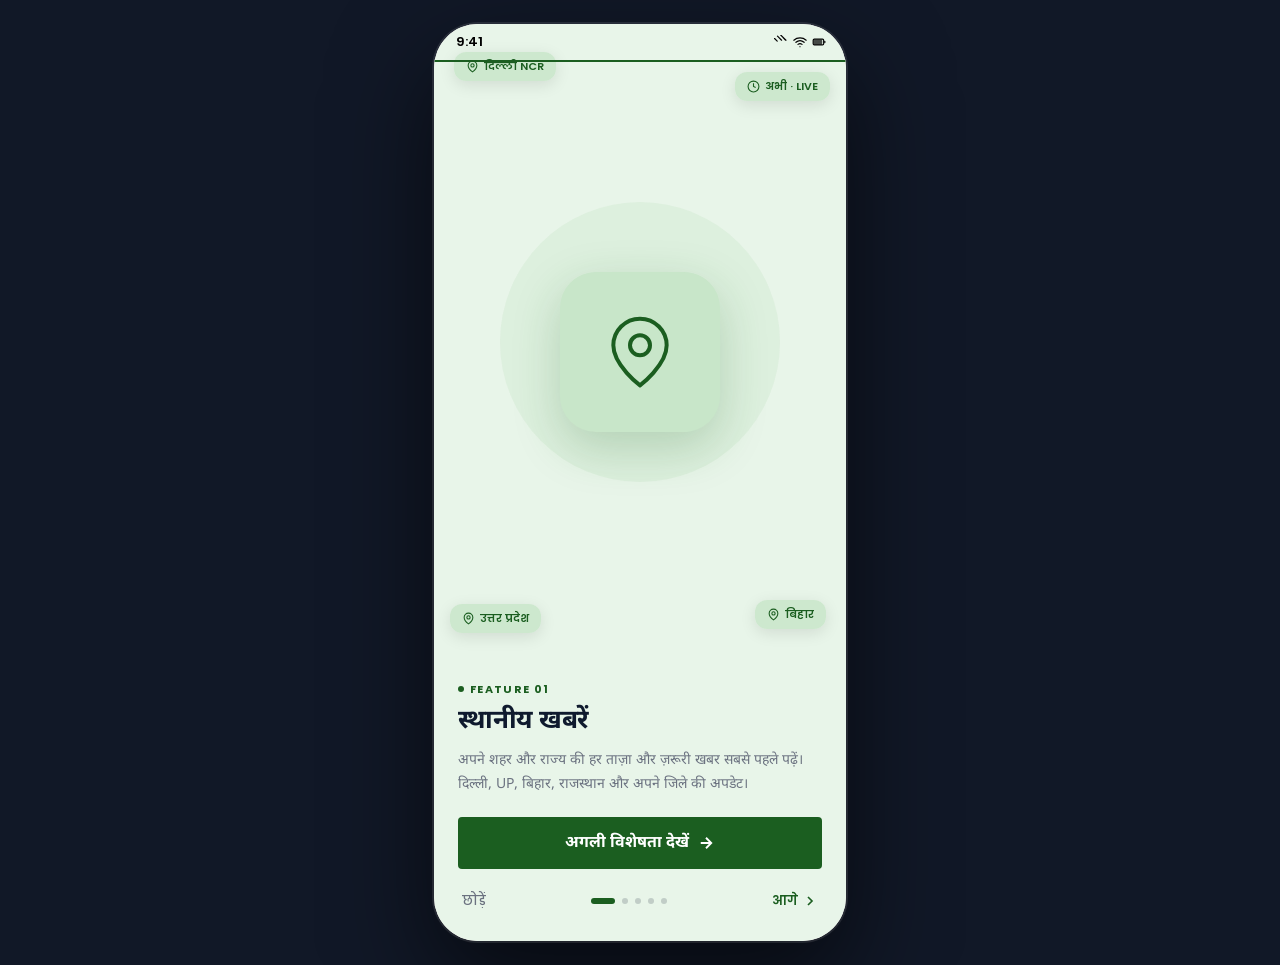
==== lh-feature-showcase.html @ 317430f9 "feat: full-screen feature showcase with auto-scroll + pagination - 5 full-screen slides: स्थानीय खबर" ====
<!DOCTYPE html>
<html lang="hi" dir="ltr">
<head>
  <meta charset="utf-8">
  <meta name="viewport" content="width=device-width, initial-scale=1.0">
  <title>लाइव हिन्दुस्तान — विशेषताएँ</title>
  <link rel="preconnect" href="https://fonts.googleapis.com">
  <link rel="preconnect" href="https://fonts.gstatic.com" crossorigin>
  <link href="https://fonts.googleapis.com/css2?family=Noto+Sans+Devanagari:wght@400;500;700&family=Poppins:wght@400;500;600;700&display=swap" rel="stylesheet">
  <style>
    /* ─── Tokens ─────────────────────────────────────── */
    :root {
      --khabar-600: #B71C1C;
      --khabar-700: #9E1414;
      --khabar-50:  #FFF5F5;

      --ink-900: #0F1A2E;
      --ink-700: #374151;
      --ink-500: #6B7280;
      --surface: #FFFFFF;
      --line:    #E5E7EB;

      --radius-sm:   4px;
      --radius-lg:  12px;
      --radius-full: 9999px;

      --duration-sm:  160ms;
      --duration-md:  280ms;
      --duration-slide: 520ms;
      --ease-out: cubic-bezier(0.16, 1, 0.3, 1);

      --font-deva:  'Noto Sans Devanagari', sans-serif;
      --font-latin: 'Poppins', sans-serif;

      --frame-w: 412px;
      --frame-h: 917px;

      /* slide themes */
      --s0-bg:    #E8F5E9; --s0-mid:   #C8E6C9; --s0-acc:   #1B5E20; --s0-deep:  #1B5E20;
      --s1-bg:    #FFF3E0; --s1-mid:   #FFE0B2; --s1-acc:   #E65100; --s1-deep:  #BF360C;
      --s2-bg:    #E8EAF6; --s2-mid:   #C5CAE9; --s2-acc:   #1A237E; --s2-deep:  #0D1463;
      --s3-bg:    #F3E5F5; --s3-mid:   #E1BEE7; --s3-acc:   #6A1B9A; --s3-deep:  #4A148C;
      --s4-bg:    #FFF5F5; --s4-mid:   #FFCDD2; --s4-acc:   #B71C1C; --s4-deep:  #7F0000;
    }

    *, *::before, *::after { box-sizing: border-box; margin: 0; padding: 0; }
    html {
      background: #111827;
      min-height: 100vh;
      display: flex;
      align-items: center;
      justify-content: center;
      padding: 24px;
    }
    body { font-family: var(--font-deva); -webkit-font-smoothing: antialiased; }
    button { font: inherit; cursor: pointer; border: none; background: none; }
    svg { display: block; }

    /* ─── Phone Frame ─────────────────────────────────── */
    .phone {
      width: var(--frame-w);
      height: var(--frame-h);
      border-radius: 44px;
      overflow: hidden;
      position: relative;
      box-shadow:
        0 0 0 2px rgba(255,255,255,0.10),
        0 40px 100px rgba(0,0,0,0.60);
      display: flex;
      flex-direction: column;
      background: var(--khabar-50);
    }

    /* ─── Status bar ──────────────────────────────────── */
    .status-bar {
      position: absolute;
      top: 0; left: 0; right: 0;
      height: 36px;
      z-index: 30;
      display: flex;
      align-items: center;
      justify-content: space-between;
      padding: 0 20px 0 22px;
      pointer-events: none;
    }
    .status-time {
      font-family: var(--font-latin);
      font-size: 13px;
      font-weight: 600;
    }
    .status-icons {
      display: flex;
      align-items: center;
      gap: 5px;
    }
    .status-icons svg { width:14px; height:14px; stroke:currentColor; stroke-width:2; fill:none; }

    /* ─── Slide Track ─────────────────────────────────── */
    .track-wrap {
      flex: 1;
      overflow: hidden;
      position: relative;
    }
    .track {
      display: flex;
      width: 500%; /* 5 slides */
      height: 100%;
      transition: transform var(--duration-slide) var(--ease-out);
      will-change: transform;
    }

    /* ─── Individual Slide ────────────────────────────── */
    .slide {
      width: calc(var(--frame-w));
      height: 100%;
      display: flex;
      flex-direction: column;
      align-items: stretch;
      position: relative;
      overflow: hidden;
      flex-shrink: 0;
    }

    /* Slide colour themes */
    .slide-0 { background: var(--s0-bg); }
    .slide-1 { background: var(--s1-bg); }
    .slide-2 { background: var(--s2-bg); }
    .slide-3 { background: var(--s3-bg); }
    .slide-4 { background: var(--s4-bg); }

    /* ─── Illustration zone ───────────────────────────── */
    .slide-art {
      flex: 1;
      display: flex;
      align-items: center;
      justify-content: center;
      position: relative;
      padding: 36px 32px 16px;
      min-height: 0;
    }

    /* Large background circle */
    .art-ring {
      position: absolute;
      width: 280px; height: 280px;
      border-radius: 50%;
      opacity: 0.35;
      top: 50%; left: 50%;
      transform: translate(-50%, -50%);
    }
    .slide-0 .art-ring { background: var(--s0-mid); }
    .slide-1 .art-ring { background: var(--s1-mid); }
    .slide-2 .art-ring { background: var(--s2-mid); }
    .slide-3 .art-ring { background: var(--s3-mid); }
    .slide-4 .art-ring { background: var(--s4-mid); }

    /* Icon container */
    .art-icon {
      width: 160px; height: 160px;
      border-radius: 36px;
      display: flex;
      align-items: center;
      justify-content: center;
      position: relative;
      z-index: 2;
    }
    .slide-0 .art-icon { background: #C8E6C9; box-shadow: 0 16px 48px rgba(27,94,32,0.22); }
    .slide-1 .art-icon { background: #FFE0B2; box-shadow: 0 16px 48px rgba(230,81,0,0.22); }
    .slide-2 .art-icon { background: #C5CAE9; box-shadow: 0 16px 48px rgba(26,35,126,0.22); }
    .slide-3 .art-icon { background: #E1BEE7; box-shadow: 0 16px 48px rgba(106,27,154,0.22); }
    .slide-4 .art-icon { background: #FFCDD2; box-shadow: 0 16px 48px rgba(183,28,28,0.22); }

    .art-icon svg {
      width: 80px; height: 80px;
      stroke-width: 1.2;
      fill: none;
    }
    .slide-0 .art-icon svg { stroke: var(--s0-acc); }
    .slide-1 .art-icon svg { stroke: var(--s1-acc); }
    .slide-2 .art-icon svg { stroke: var(--s2-acc); }
    .slide-3 .art-icon svg { stroke: var(--s3-acc); }
    .slide-4 .art-icon svg { stroke: var(--s4-acc); }

    /* Floating accent badges */
    .art-badge {
      position: absolute;
      border-radius: var(--radius-lg);
      padding: 6px 12px;
      font-family: var(--font-latin);
      font-size: 11px;
      font-weight: 600;
      display: flex;
      align-items: center;
      gap: 5px;
      z-index: 3;
      backdrop-filter: blur(8px);
      box-shadow: 0 4px 16px rgba(0,0,0,0.10);
    }
    .art-badge svg { width:13px; height:13px; stroke:currentColor; stroke-width:2; fill:none; flex-shrink:0; }

    .badge-tl { top: 28px; left: 20px; }
    .badge-tr { top: 48px; right: 16px; }
    .badge-bl { bottom: 28px; left: 16px; }
    .badge-br { bottom: 32px; right: 20px; }

    .slide-0 .art-badge { background: rgba(200,230,201,0.85); color: var(--s0-acc); }
    .slide-1 .art-badge { background: rgba(255,224,178,0.85); color: var(--s1-acc); }
    .slide-2 .art-badge { background: rgba(197,202,233,0.85); color: var(--s2-acc); }
    .slide-3 .art-badge { background: rgba(225,190,231,0.85); color: var(--s3-acc); }
    .slide-4 .art-badge { background: rgba(255,205,210,0.85); color: var(--s4-acc); }

    /* ─── Content zone ────────────────────────────────── */
    .slide-content {
      padding: 20px 24px 0;
      flex-shrink: 0;
    }
    .slide-eyebrow {
      font-family: var(--font-latin);
      font-size: 11px;
      font-weight: 700;
      letter-spacing: 0.12em;
      text-transform: uppercase;
      margin-bottom: 8px;
      display: flex;
      align-items: center;
      gap: 6px;
    }
    .slide-0 .slide-eyebrow { color: var(--s0-acc); }
    .slide-1 .slide-eyebrow { color: var(--s1-acc); }
    .slide-2 .slide-eyebrow { color: var(--s2-acc); }
    .slide-3 .slide-eyebrow { color: var(--s3-acc); }
    .slide-4 .slide-eyebrow { color: var(--s4-acc); }

    .eyebrow-dot {
      width: 6px; height: 6px;
      border-radius: 50%;
      flex-shrink: 0;
    }
    .slide-0 .eyebrow-dot { background: var(--s0-acc); }
    .slide-1 .eyebrow-dot { background: var(--s1-acc); }
    .slide-2 .eyebrow-dot { background: var(--s2-acc); }
    .slide-3 .eyebrow-dot { background: var(--s3-acc); }
    .slide-4 .eyebrow-dot { background: var(--s4-acc); }

    .slide-title {
      font-family: var(--font-deva);
      font-size: 26px;
      font-weight: 700;
      color: var(--ink-900);
      line-height: 1.3;
      margin-bottom: 10px;
      letter-spacing: -0.02em;
    }
    .slide-desc {
      font-family: var(--font-deva);
      font-size: 14px;
      font-weight: 400;
      color: var(--ink-500);
      line-height: 1.7;
    }

    /* ─── CTA ─────────────────────────────────────────── */
    .slide-cta-wrap {
      padding: 20px 24px 16px;
      flex-shrink: 0;
    }
    .slide-cta {
      width: 100%;
      height: 52px;
      border-radius: var(--radius-sm);
      font-family: var(--font-deva);
      font-size: 16px;
      font-weight: 700;
      color: #fff;
      display: flex;
      align-items: center;
      justify-content: center;
      gap: 8px;
      transition: opacity var(--duration-sm), transform var(--duration-sm);
    }
    .slide-cta:active { opacity: 0.88; transform: scale(0.98); }
    .slide-cta svg { width:18px; height:18px; stroke:#fff; stroke-width:2.5; fill:none; }

    .slide-0 .slide-cta { background: var(--s0-acc); }
    .slide-1 .slide-cta { background: var(--s1-acc); }
    .slide-2 .slide-cta { background: var(--s2-acc); }
    .slide-3 .slide-cta { background: var(--s3-acc); }
    .slide-4 .slide-cta { background: var(--s4-acc); }

    /* ─── Pagination ──────────────────────────────────── */
    .pagination {
      padding: 0 24px 24px;
      display: flex;
      align-items: center;
      justify-content: space-between;
      flex-shrink: 0;
    }
    .dots {
      display: flex;
      align-items: center;
      gap: 7px;
    }
    .dot {
      height: 6px;
      border-radius: var(--radius-full);
      transition: width var(--duration-md) var(--ease-out), background var(--duration-md);
      cursor: pointer;
    }
    .dot.inactive {
      width: 6px;
      background: rgba(15,26,46,0.18);
    }
    .dot.active {
      width: 24px;
    }
    .slide-0-dot.active { background: var(--s0-acc); }
    .slide-1-dot.active { background: var(--s1-acc); }
    .slide-2-dot.active { background: var(--s2-acc); }
    .slide-3-dot.active { background: var(--s3-acc); }
    .slide-4-dot.active { background: var(--s4-acc); }

    .skip-btn {
      font-family: var(--font-latin);
      font-size: 13px;
      font-weight: 500;
      color: var(--ink-500);
      padding: 6px 4px;
      transition: color var(--duration-sm);
    }
    .skip-btn:hover { color: var(--ink-900); }
    .skip-btn.hidden { visibility: hidden; }

    .next-btn {
      font-family: var(--font-latin);
      font-size: 13px;
      font-weight: 600;
      display: flex;
      align-items: center;
      gap: 4px;
      padding: 6px 4px;
      transition: opacity var(--duration-sm);
    }
    .next-btn svg { width:16px; height:16px; stroke:currentColor; stroke-width:2.5; fill:none; }

    /* ─── Progress bar ────────────────────────────────── */
    .progress-bar {
      position: absolute;
      top: 36px; left: 0; right: 0;
      height: 2px;
      z-index: 20;
      background: rgba(15,26,46,0.08);
    }
    .progress-fill {
      height: 100%;
      width: 0%;
      transition: width linear;
    }

    /* per-slide accent on progress bar */
    .slide-0-prog { background: var(--s0-acc); }
    .slide-1-prog { background: var(--s1-acc); }
    .slide-2-prog { background: var(--s2-acc); }
    .slide-3-prog { background: var(--s3-acc); }
    .slide-4-prog { background: var(--s4-acc); }

    /* ─── Reduced motion ──────────────────────────────── */
    @media (prefers-reduced-motion: reduce) {
      .track { transition: none; }
      .dot, .progress-fill { transition: none; }
    }
  </style>
</head>
<body>

<div class="phone" id="phone">

  <!-- Status bar -->
  <div class="status-bar" id="statusBar">
    <span class="status-time">9:41</span>
    <span class="status-icons">
      <svg viewBox="0 0 24 24"><path d="M1 6l4.5 4.5M6 2l7 7M11.5 0l9 9M16 5l4 4" stroke-linecap="round"/></svg>
      <svg viewBox="0 0 24 24"><path d="M5 12.55a11 11 0 0 1 14.08 0M1.42 9a16 16 0 0 1 21.16 0M8.53 16.11a6 6 0 0 1 6.95 0M12 20h.01" stroke-linecap="round"/></svg>
      <svg viewBox="0 0 24 24"><rect x="2" y="7" width="18" height="10" rx="2"/><path d="M22 11v2" stroke-linecap="round"/><rect x="3.5" y="8.5" width="13" height="7" rx="1" fill="currentColor" opacity="0.7"/></svg>
    </span>
  </div>

  <!-- Progress bar -->
  <div class="progress-bar" aria-hidden="true">
    <div class="progress-fill" id="progressFill"></div>
  </div>

  <!-- Slide track -->
  <div class="track-wrap">
    <div class="track" id="track">

      <!-- ──────────────────────────────────────── -->
      <!-- SLIDE 0 — स्थानीय खबरें               -->
      <!-- ──────────────────────────────────────── -->
      <div class="slide slide-0" role="group" aria-label="स्लाइड 1 में से 5">

        <div class="slide-art">
          <div class="art-ring"></div>

          <!-- Floating badges -->
          <div class="art-badge badge-tl">
            <svg viewBox="0 0 24 24"><path d="M20 10c0 6-8 12-8 12s-8-6-8-12a8 8 0 0 1 16 0Z"/><circle cx="12" cy="10" r="3"/></svg>
            दिल्ली NCR
          </div>
          <div class="art-badge badge-tr">
            <svg viewBox="0 0 24 24"><circle cx="12" cy="12" r="10"/><polyline points="12 6 12 12 16 14"/></svg>
            अभी · LIVE
          </div>
          <div class="art-badge badge-bl">
            <svg viewBox="0 0 24 24"><path d="M20 10c0 6-8 12-8 12s-8-6-8-12a8 8 0 0 1 16 0Z"/><circle cx="12" cy="10" r="3"/></svg>
            उत्तर प्रदेश
          </div>
          <div class="art-badge badge-br">
            <svg viewBox="0 0 24 24"><path d="M20 10c0 6-8 12-8 12s-8-6-8-12a8 8 0 0 1 16 0Z"/><circle cx="12" cy="10" r="3"/></svg>
            बिहार
          </div>

          <div class="art-icon">
            <svg viewBox="0 0 24 24">
              <path d="M20 10c0 6-8 12-8 12s-8-6-8-12a8 8 0 0 1 16 0Z"/>
              <circle cx="12" cy="10" r="3"/>
            </svg>
          </div>
        </div>

        <div class="slide-content">
          <div class="slide-eyebrow">
            <span class="eyebrow-dot"></span>
            Feature 01
          </div>
          <h2 class="slide-title">स्थानीय खबरें</h2>
          <p class="slide-desc">अपने शहर और राज्य की हर ताज़ा और ज़रूरी खबर सबसे पहले पढ़ें। दिल्ली, UP, बिहार, राजस्थान और अपने जिले की अपडेट।</p>
        </div>

        <div class="slide-cta-wrap">
          <button class="slide-cta" onclick="goToSlide(1)">
            अगली विशेषता देखें
            <svg viewBox="0 0 24 24"><path d="M5 12h14M12 5l7 7-7 7"/></svg>
          </button>
        </div>

        <div class="pagination">
          <button class="skip-btn" onclick="skipToHome()">छोड़ें</button>
          <div class="dots" role="tablist" aria-label="स्लाइड नेविगेशन">
            <button class="dot slide-0-dot active" role="tab" aria-selected="true"  onclick="goToSlide(0)" aria-label="स्लाइड 1"></button>
            <button class="dot slide-1-dot inactive" role="tab" aria-selected="false" onclick="goToSlide(1)" aria-label="स्लाइड 2"></button>
            <button class="dot slide-2-dot inactive" role="tab" aria-selected="false" onclick="goToSlide(2)" aria-label="स्लाइड 3"></button>
            <button class="dot slide-3-dot inactive" role="tab" aria-selected="false" onclick="goToSlide(3)" aria-label="स्लाइड 4"></button>
            <button class="dot slide-4-dot inactive" role="tab" aria-selected="false" onclick="goToSlide(4)" aria-label="स्लाइड 5"></button>
          </div>
          <button class="next-btn" onclick="goToSlide(1)" style="color:#1B5E20;">
            आगे
            <svg viewBox="0 0 24 24"><path d="M9 18l6-6-6-6"/></svg>
          </button>
        </div>

      </div><!-- /slide-0 -->

      <!-- ──────────────────────────────────────── -->
      <!-- SLIDE 1 — काम की खबर                  -->
      <!-- ──────────────────────────────────────── -->
      <div class="slide slide-1" role="group" aria-label="स्लाइड 2 में से 5">

        <div class="slide-art">
          <div class="art-ring"></div>

          <div class="art-badge badge-tl">
            <svg viewBox="0 0 24 24"><path d="M12 22s8-4 8-10V5l-8-3-8 3v7c0 6 8 10 8 10z"/></svg>
            सरकारी योजना
          </div>
          <div class="art-badge badge-tr">
            <svg viewBox="0 0 24 24"><path d="M3 9l9-7 9 7v11a2 2 0 0 1-2 2H5a2 2 0 0 1-2-2z"/></svg>
            स्वास्थ्य
          </div>
          <div class="art-badge badge-bl">
            <svg viewBox="0 0 24 24"><path d="M22 12h-4l-3 9L9 3l-3 9H2"/></svg>
            मौसम
          </div>
          <div class="art-badge badge-br">
            <svg viewBox="0 0 24 24"><circle cx="12" cy="12" r="10"/><line x1="12" y1="8" x2="12" y2="12"/><line x1="12" y1="16" x2="12.01" y2="16"/></svg>
            ज़रूरी
          </div>

          <div class="art-icon">
            <svg viewBox="0 0 24 24">
              <path d="M12 2v20M17 5H9.5a3.5 3.5 0 0 0 0 7h5a3.5 3.5 0 0 1 0 7H6"/>
            </svg>
          </div>
        </div>

        <div class="slide-content">
          <div class="slide-eyebrow">
            <span class="eyebrow-dot"></span>
            Feature 02
          </div>
          <h2 class="slide-title">काम की खबर</h2>
          <p class="slide-desc">रोज़मर्रा की ज़िंदगी से जुड़ी ज़रूरी जानकारी — सरकारी योजनाएँ, स्वास्थ्य सुझाव, मौसम और बाज़ार भाव एक जगह।</p>
        </div>

        <div class="slide-cta-wrap">
          <button class="slide-cta" onclick="goToSlide(2)">
            अगली विशेषता देखें
            <svg viewBox="0 0 24 24"><path d="M5 12h14M12 5l7 7-7 7"/></svg>
          </button>
        </div>

        <div class="pagination">
          <button class="skip-btn" onclick="skipToHome()">छोड़ें</button>
          <div class="dots" role="tablist">
            <button class="dot slide-0-dot inactive" onclick="goToSlide(0)" aria-label="स्लाइड 1"></button>
            <button class="dot slide-1-dot active"   onclick="goToSlide(1)" aria-label="स्लाइड 2"></button>
            <button class="dot slide-2-dot inactive" onclick="goToSlide(2)" aria-label="स्लाइड 3"></button>
            <button class="dot slide-3-dot inactive" onclick="goToSlide(3)" aria-label="स्लाइड 4"></button>
            <button class="dot slide-4-dot inactive" onclick="goToSlide(4)" aria-label="स्लाइड 5"></button>
          </div>
          <button class="next-btn" onclick="goToSlide(2)" style="color:#E65100;">
            आगे
            <svg viewBox="0 0 24 24"><path d="M9 18l6-6-6-6"/></svg>
          </button>
        </div>

      </div><!-- /slide-1 -->

      <!-- ──────────────────────────────────────── -->
      <!-- SLIDE 2 — सरकारी नौकरी               -->
      <!-- ──────────────────────────────────────── -->
      <div class="slide slide-2" role="group" aria-label="स्लाइड 3 में से 5">

        <div class="slide-art">
          <div class="art-ring"></div>

          <div class="art-badge badge-tl">
            <svg viewBox="0 0 24 24"><path d="M22 10v6M2 10l10-5 10 5-10 5z"/><path d="M6 12v5c3 3 9 3 12 0v-5"/></svg>
            UPSC 2026
          </div>
          <div class="art-badge badge-tr">
            <svg viewBox="0 0 24 24"><rect x="2" y="7" width="20" height="14" rx="2"/><path d="M16 21V5a2 2 0 0 0-2-2h-4a2 2 0 0 0-2 2v16"/></svg>
            Railway
          </div>
          <div class="art-badge badge-bl">
            <svg viewBox="0 0 24 24"><path d="M14 2H6a2 2 0 0 0-2 2v16a2 2 0 0 0 2 2h12a2 2 0 0 0 2-2V8z"/><polyline points="14 2 14 8 20 8"/></svg>
            Admit Card
          </div>
          <div class="art-badge badge-br">
            <svg viewBox="0 0 24 24"><circle cx="12" cy="12" r="10"/><polyline points="12 6 12 12 16 14"/></svg>
            Result
          </div>

          <div class="art-icon">
            <svg viewBox="0 0 24 24">
              <rect x="2" y="7" width="20" height="14" rx="2"/>
              <path d="M16 21V5a2 2 0 0 0-2-2h-4a2 2 0 0 0-2 2v16"/>
            </svg>
          </div>
        </div>

        <div class="slide-content">
          <div class="slide-eyebrow">
            <span class="eyebrow-dot"></span>
            Feature 03
          </div>
          <h2 class="slide-title">सरकारी नौकरी</h2>
          <p class="slide-desc">UPSC, SSC, Railway, Bank और राज्य सरकार की हज़ारों Vacancy। Admit Card, Result और परीक्षा तारीखें तुरंत जानें।</p>
        </div>

        <div class="slide-cta-wrap">
          <button class="slide-cta" onclick="goToSlide(3)">
            अगली विशेषता देखें
            <svg viewBox="0 0 24 24"><path d="M5 12h14M12 5l7 7-7 7"/></svg>
          </button>
        </div>

        <div class="pagination">
          <button class="skip-btn" onclick="skipToHome()">छोड़ें</button>
          <div class="dots" role="tablist">
            <button class="dot slide-0-dot inactive" onclick="goToSlide(0)" aria-label="स्लाइड 1"></button>
            <button class="dot slide-1-dot inactive" onclick="goToSlide(1)" aria-label="स्लाइड 2"></button>
            <button class="dot slide-2-dot active"   onclick="goToSlide(2)" aria-label="स्लाइड 3"></button>
            <button class="dot slide-3-dot inactive" onclick="goToSlide(3)" aria-label="स्लाइड 4"></button>
            <button class="dot slide-4-dot inactive" onclick="goToSlide(4)" aria-label="स्लाइड 5"></button>
          </div>
          <button class="next-btn" onclick="goToSlide(3)" style="color:#1A237E;">
            आगे
            <svg viewBox="0 0 24 24"><path d="M9 18l6-6-6-6"/></svg>
          </button>
        </div>

      </div><!-- /slide-2 -->

      <!-- ──────────────────────────────────────── -->
      <!-- SLIDE 3 — राशिफल                       -->
      <!-- ──────────────────────────────────────── -->
      <div class="slide slide-3" role="group" aria-label="स्लाइड 4 में से 5">

        <div class="slide-art">
          <div class="art-ring"></div>

          <div class="art-badge badge-tl">♈ मेष</div>
          <div class="art-badge badge-tr">♋ कर्क</div>
          <div class="art-badge badge-bl">♎ तुला</div>
          <div class="art-badge badge-br">♑ मकर</div>

          <div class="art-icon">
            <svg viewBox="0 0 24 24">
              <circle cx="12" cy="12" r="10"/>
              <path d="M12 2a15.3 15.3 0 0 1 4 10 15.3 15.3 0 0 1-4 10 15.3 15.3 0 0 1-4-10 15.3 15.3 0 0 1 4-10z"/>
              <path d="M2 12h20"/>
            </svg>
          </div>
        </div>

        <div class="slide-content">
          <div class="slide-eyebrow">
            <span class="eyebrow-dot"></span>
            Feature 04
          </div>
          <h2 class="slide-title">राशिफल</h2>
          <p class="slide-desc">सभी 12 राशियों का आज का विस्तृत राशिफल, पंचांग, शुभ मुहूर्त, व्रत-त्योहार और ज्योतिष परामर्श हिंदी में।</p>
        </div>

        <div class="slide-cta-wrap">
          <button class="slide-cta" onclick="goToSlide(4)">
            अगली विशेषता देखें
            <svg viewBox="0 0 24 24"><path d="M5 12h14M12 5l7 7-7 7"/></svg>
          </button>
        </div>

        <div class="pagination">
          <button class="skip-btn" onclick="skipToHome()">छोड़ें</button>
          <div class="dots" role="tablist">
            <button class="dot slide-0-dot inactive" onclick="goToSlide(0)" aria-label="स्लाइड 1"></button>
            <button class="dot slide-1-dot inactive" onclick="goToSlide(1)" aria-label="स्लाइड 2"></button>
            <button class="dot slide-2-dot inactive" onclick="goToSlide(2)" aria-label="स्लाइड 3"></button>
            <button class="dot slide-3-dot active"   onclick="goToSlide(3)" aria-label="स्लाइड 4"></button>
            <button class="dot slide-4-dot inactive" onclick="goToSlide(4)" aria-label="स्लाइड 5"></button>
          </div>
          <button class="next-btn" onclick="goToSlide(4)" style="color:#6A1B9A;">
            आगे
            <svg viewBox="0 0 24 24"><path d="M9 18l6-6-6-6"/></svg>
          </button>
        </div>

      </div><!-- /slide-3 -->

      <!-- ──────────────────────────────────────── -->
      <!-- SLIDE 4 — खेल                          -->
      <!-- ──────────────────────────────────────── -->
      <div class="slide slide-4" role="group" aria-label="स्लाइड 5 में से 5">

        <div class="slide-art">
          <div class="art-ring"></div>

          <div class="art-badge badge-tl">
            <svg viewBox="0 0 24 24"><circle cx="12" cy="12" r="10"/><path d="M4.93 4.93 19.07 19.07"/></svg>
            LIVE Score
          </div>
          <div class="art-badge badge-tr">
            <svg viewBox="0 0 24 24"><polygon points="12 2 15.09 8.26 22 9.27 17 14.14 18.18 21.02 12 17.77 5.82 21.02 7 14.14 2 9.27 8.91 8.26 12 2"/></svg>
            IPL 2026
          </div>
          <div class="art-badge badge-bl" style="font-family:'Poppins',sans-serif; font-size:12px; font-weight:700;">
            IND 320/4
          </div>
          <div class="art-badge badge-br">
            <svg viewBox="0 0 24 24"><path d="M6 9H4.5a2.5 2.5 0 0 1 0-5H6"/><path d="M18 9h1.5a2.5 2.5 0 0 0 0-5H18"/><path d="M4 22h16"/><path d="M10 14.66V17c0 .55-.47.98-.97 1.21C7.85 18.75 7 20.24 7 22"/><path d="M14 14.66V17c0 .55.47.98.97 1.21C16.15 18.75 17 20.24 17 22"/><path d="M18 2H6v7a6 6 0 0 0 12 0V2z"/></svg>
            World Cup
          </div>

          <div class="art-icon">
            <svg viewBox="0 0 24 24">
              <circle cx="12" cy="12" r="10"/>
              <path d="M4.93 4.93 19.07 19.07"/>
              <path d="M4.93 19.07 19.07 4.93"/>
            </svg>
          </div>
        </div>

        <div class="slide-content">
          <div class="slide-eyebrow">
            <span class="eyebrow-dot"></span>
            Feature 05
          </div>
          <h2 class="slide-title">खेल</h2>
          <p class="slide-desc">क्रिकेट का LIVE स्कोर, IPL अपडेट, World Cup कवरेज, फुटबॉल, बैडमिंटन और हर खेल की ताज़ा खबरें।</p>
        </div>

        <div class="slide-cta-wrap">
          <button class="slide-cta" onclick="window.location.href='lh-home-screen.html'">
            होम पर जाएँ
            <svg viewBox="0 0 24 24"><path d="M3 9l9-7 9 7v11a2 2 0 0 1-2 2H5a2 2 0 0 1-2-2z"/><polyline points="9 22 9 12 15 12 15 22"/></svg>
          </button>
        </div>

        <div class="pagination">
          <button class="skip-btn hidden" aria-hidden="true">छोड़ें</button>
          <div class="dots" role="tablist">
            <button class="dot slide-0-dot inactive" onclick="goToSlide(0)" aria-label="स्लाइड 1"></button>
            <button class="dot slide-1-dot inactive" onclick="goToSlide(1)" aria-label="स्लाइड 2"></button>
            <button class="dot slide-2-dot inactive" onclick="goToSlide(2)" aria-label="स्लाइड 3"></button>
            <button class="dot slide-3-dot inactive" onclick="goToSlide(3)" aria-label="स्लाइड 4"></button>
            <button class="dot slide-4-dot active"   onclick="goToSlide(4)" aria-label="स्लाइड 5"></button>
          </div>
          <button class="skip-btn hidden" aria-hidden="true">x</button>
        </div>

      </div><!-- /slide-4 -->

    </div><!-- /track -->
  </div><!-- /track-wrap -->

</div><!-- /phone -->

<script>
  const TOTAL     = 5;
  const AUTO_MS   = 3800;   // auto-advance interval
  const track     = document.getElementById('track');
  const progFill  = document.getElementById('progressFill');
  const frameW    = 412;

  let current    = 0;
  let timer      = null;
  let progTimer  = null;

  const ACCENT_COLORS = ['#1B5E20','#E65100','#1A237E','#6A1B9A','#B71C1C'];

  function goToSlide(idx) {
    current = Math.max(0, Math.min(TOTAL - 1, idx));
    track.style.transform = `translateX(-${current * frameW}px)`;
    updateProgressBar();
    restartTimer();
  }

  function updateProgressBar() {
    // reset animation
    progFill.style.transition = 'none';
    progFill.style.width = '0%';
    progFill.className = `progress-fill slide-${current}-prog`;

    requestAnimationFrame(() => {
      requestAnimationFrame(() => {
        progFill.style.transition = `width ${AUTO_MS}ms linear`;
        progFill.style.width = '100%';
      });
    });
  }

  function restartTimer() {
    clearInterval(timer);
    timer = setInterval(() => {
      const next = (current + 1) % TOTAL;
      goToSlide(next);
    }, AUTO_MS);
  }

  // Touch / swipe support
  let touchStartX = 0;
  const phone = document.getElementById('phone');
  phone.addEventListener('touchstart', e => {
    touchStartX = e.touches[0].clientX;
    clearInterval(timer); // pause on touch
  }, { passive: true });
  phone.addEventListener('touchend', e => {
    const dx = e.changedTouches[0].clientX - touchStartX;
    if (Math.abs(dx) > 40) {
      goToSlide(dx < 0 ? current + 1 : current - 1);
    } else {
      restartTimer();
    }
  });

  function skipToHome() {
    window.location.href = 'lh-home-screen.html';
  }

  // Boot
  goToSlide(0);
</script>

</body>
</html>
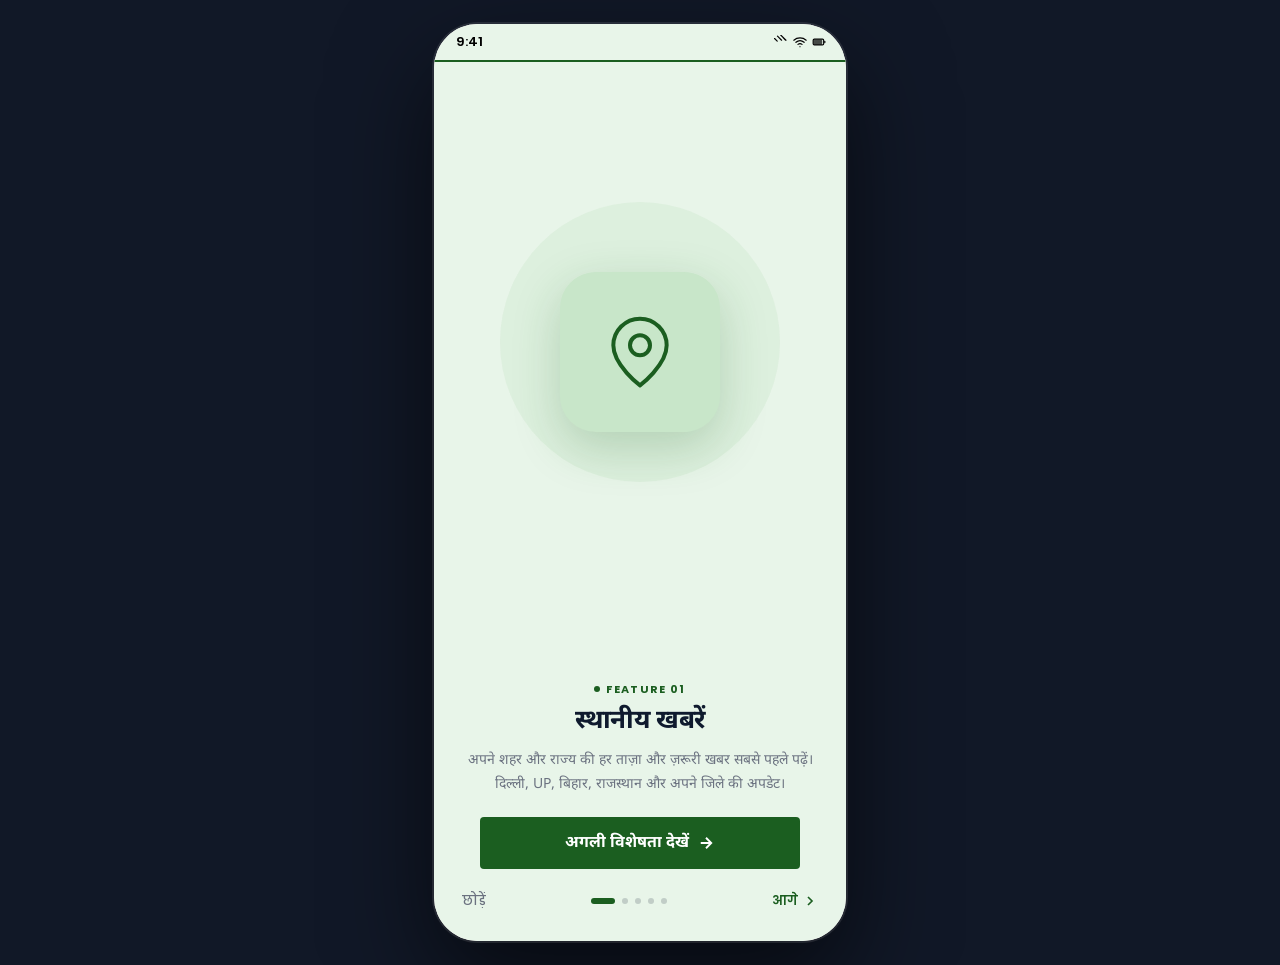
==== commit d6e30e31: "fix: centre-align title/desc/CTA, remove floating badge tags" ====
--- a/lh-feature-showcase.html
+++ b/lh-feature-showcase.html
@@ -213,6 +213,7 @@
     .slide-content {
       padding: 20px 24px 0;
       flex-shrink: 0;
+      text-align: center;
     }
     .slide-eyebrow {
       font-family: var(--font-latin);
@@ -223,6 +224,7 @@
       margin-bottom: 8px;
       display: flex;
       align-items: center;
+      justify-content: center;
       gap: 6px;
     }
     .slide-0 .slide-eyebrow { color: var(--s0-acc); }
@@ -263,6 +265,11 @@
     .slide-cta-wrap {
       padding: 20px 24px 16px;
       flex-shrink: 0;
+      display: flex;
+      justify-content: center;
+    }
+    .slide-cta-wrap .slide-cta {
+      max-width: 320px;
     }
     .slide-cta {
       width: 100%;
@@ -401,24 +408,6 @@
         <div class="slide-art">
           <div class="art-ring"></div>
 
-          <!-- Floating badges -->
-          <div class="art-badge badge-tl">
-            <svg viewBox="0 0 24 24"><path d="M20 10c0 6-8 12-8 12s-8-6-8-12a8 8 0 0 1 16 0Z"/><circle cx="12" cy="10" r="3"/></svg>
-            दिल्ली NCR
-          </div>
-          <div class="art-badge badge-tr">
-            <svg viewBox="0 0 24 24"><circle cx="12" cy="12" r="10"/><polyline points="12 6 12 12 16 14"/></svg>
-            अभी · LIVE
-          </div>
-          <div class="art-badge badge-bl">
-            <svg viewBox="0 0 24 24"><path d="M20 10c0 6-8 12-8 12s-8-6-8-12a8 8 0 0 1 16 0Z"/><circle cx="12" cy="10" r="3"/></svg>
-            उत्तर प्रदेश
-          </div>
-          <div class="art-badge badge-br">
-            <svg viewBox="0 0 24 24"><path d="M20 10c0 6-8 12-8 12s-8-6-8-12a8 8 0 0 1 16 0Z"/><circle cx="12" cy="10" r="3"/></svg>
-            बिहार
-          </div>
-
           <div class="art-icon">
             <svg viewBox="0 0 24 24">
               <path d="M20 10c0 6-8 12-8 12s-8-6-8-12a8 8 0 0 1 16 0Z"/>
@@ -468,23 +457,6 @@
         <div class="slide-art">
           <div class="art-ring"></div>
 
-          <div class="art-badge badge-tl">
-            <svg viewBox="0 0 24 24"><path d="M12 22s8-4 8-10V5l-8-3-8 3v7c0 6 8 10 8 10z"/></svg>
-            सरकारी योजना
-          </div>
-          <div class="art-badge badge-tr">
-            <svg viewBox="0 0 24 24"><path d="M3 9l9-7 9 7v11a2 2 0 0 1-2 2H5a2 2 0 0 1-2-2z"/></svg>
-            स्वास्थ्य
-          </div>
-          <div class="art-badge badge-bl">
-            <svg viewBox="0 0 24 24"><path d="M22 12h-4l-3 9L9 3l-3 9H2"/></svg>
-            मौसम
-          </div>
-          <div class="art-badge badge-br">
-            <svg viewBox="0 0 24 24"><circle cx="12" cy="12" r="10"/><line x1="12" y1="8" x2="12" y2="12"/><line x1="12" y1="16" x2="12.01" y2="16"/></svg>
-            ज़रूरी
-          </div>
-
           <div class="art-icon">
             <svg viewBox="0 0 24 24">
               <path d="M12 2v20M17 5H9.5a3.5 3.5 0 0 0 0 7h5a3.5 3.5 0 0 1 0 7H6"/>
@@ -533,23 +505,6 @@
         <div class="slide-art">
           <div class="art-ring"></div>
 
-          <div class="art-badge badge-tl">
-            <svg viewBox="0 0 24 24"><path d="M22 10v6M2 10l10-5 10 5-10 5z"/><path d="M6 12v5c3 3 9 3 12 0v-5"/></svg>
-            UPSC 2026
-          </div>
-          <div class="art-badge badge-tr">
-            <svg viewBox="0 0 24 24"><rect x="2" y="7" width="20" height="14" rx="2"/><path d="M16 21V5a2 2 0 0 0-2-2h-4a2 2 0 0 0-2 2v16"/></svg>
-            Railway
-          </div>
-          <div class="art-badge badge-bl">
-            <svg viewBox="0 0 24 24"><path d="M14 2H6a2 2 0 0 0-2 2v16a2 2 0 0 0 2 2h12a2 2 0 0 0 2-2V8z"/><polyline points="14 2 14 8 20 8"/></svg>
-            Admit Card
-          </div>
-          <div class="art-badge badge-br">
-            <svg viewBox="0 0 24 24"><circle cx="12" cy="12" r="10"/><polyline points="12 6 12 12 16 14"/></svg>
-            Result
-          </div>
-
           <div class="art-icon">
             <svg viewBox="0 0 24 24">
               <rect x="2" y="7" width="20" height="14" rx="2"/>
@@ -599,11 +554,6 @@
         <div class="slide-art">
           <div class="art-ring"></div>
 
-          <div class="art-badge badge-tl">♈ मेष</div>
-          <div class="art-badge badge-tr">♋ कर्क</div>
-          <div class="art-badge badge-bl">♎ तुला</div>
-          <div class="art-badge badge-br">♑ मकर</div>
-
           <div class="art-icon">
             <svg viewBox="0 0 24 24">
               <circle cx="12" cy="12" r="10"/>
@@ -653,22 +603,6 @@
 
         <div class="slide-art">
           <div class="art-ring"></div>
-
-          <div class="art-badge badge-tl">
-            <svg viewBox="0 0 24 24"><circle cx="12" cy="12" r="10"/><path d="M4.93 4.93 19.07 19.07"/></svg>
-            LIVE Score
-          </div>
-          <div class="art-badge badge-tr">
-            <svg viewBox="0 0 24 24"><polygon points="12 2 15.09 8.26 22 9.27 17 14.14 18.18 21.02 12 17.77 5.82 21.02 7 14.14 2 9.27 8.91 8.26 12 2"/></svg>
-            IPL 2026
-          </div>
-          <div class="art-badge badge-bl" style="font-family:'Poppins',sans-serif; font-size:12px; font-weight:700;">
-            IND 320/4
-          </div>
-          <div class="art-badge badge-br">
-            <svg viewBox="0 0 24 24"><path d="M6 9H4.5a2.5 2.5 0 0 1 0-5H6"/><path d="M18 9h1.5a2.5 2.5 0 0 0 0-5H18"/><path d="M4 22h16"/><path d="M10 14.66V17c0 .55-.47.98-.97 1.21C7.85 18.75 7 20.24 7 22"/><path d="M14 14.66V17c0 .55.47.98.97 1.21C16.15 18.75 17 20.24 17 22"/><path d="M18 2H6v7a6 6 0 0 0 12 0V2z"/></svg>
-            World Cup
-          </div>
 
           <div class="art-icon">
             <svg viewBox="0 0 24 24">
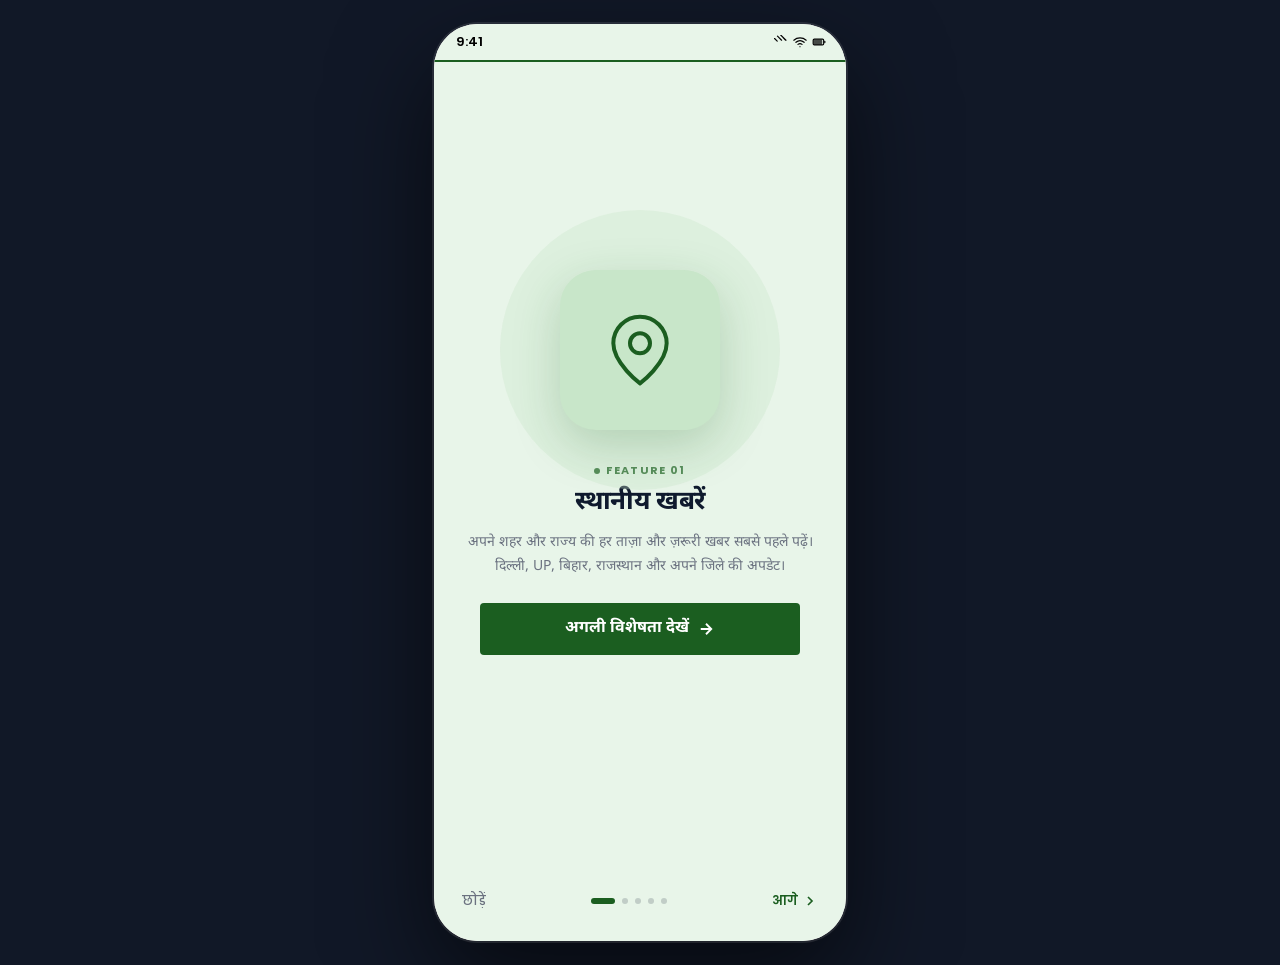
==== commit 73455324: "fix: vertically centre visual + title + subtext on each slide" ====
--- a/lh-feature-showcase.html
+++ b/lh-feature-showcase.html
@@ -128,15 +128,27 @@
     .slide-3 { background: var(--s3-bg); }
     .slide-4 { background: var(--s4-bg); }
 
+    /* ─── Centred body — visual + title + CTA ────────── */
+    .slide-body {
+      flex: 1;
+      display: flex;
+      flex-direction: column;
+      align-items: center;
+      justify-content: center;
+      padding: 24px 28px 8px;
+      gap: 0;
+      min-height: 0;
+    }
+
     /* ─── Illustration zone ───────────────────────────── */
     .slide-art {
-      flex: 1;
       display: flex;
       align-items: center;
       justify-content: center;
       position: relative;
-      padding: 36px 32px 16px;
-      min-height: 0;
+      width: 100%;
+      padding: 0;
+      margin-bottom: 32px;
     }
 
     /* Large background circle */
@@ -211,9 +223,13 @@
 
     /* ─── Content zone ────────────────────────────────── */
     .slide-content {
-      padding: 20px 24px 0;
+      padding: 0;
       flex-shrink: 0;
       text-align: center;
+      width: 100%;
+      display: flex;
+      flex-direction: column;
+      align-items: center;
     }
     .slide-eyebrow {
       font-family: var(--font-latin);
@@ -263,12 +279,14 @@
 
     /* ─── CTA ─────────────────────────────────────────── */
     .slide-cta-wrap {
-      padding: 20px 24px 16px;
+      padding: 24px 0 0;
       flex-shrink: 0;
       display: flex;
       justify-content: center;
+      width: 100%;
     }
     .slide-cta-wrap .slide-cta {
+      width: 100%;
       max-width: 320px;
     }
     .slide-cta {
@@ -405,7 +423,7 @@
       <!-- ──────────────────────────────────────── -->
       <div class="slide slide-0" role="group" aria-label="स्लाइड 1 में से 5">
 
-        <div class="slide-art">
+        <div class="slide-body"><div class="slide-art">
           <div class="art-ring"></div>
 
           <div class="art-icon">
@@ -432,7 +450,7 @@
           </button>
         </div>
 
-        <div class="pagination">
+        </div><!-- /slide-body --><div class="pagination">
           <button class="skip-btn" onclick="skipToHome()">छोड़ें</button>
           <div class="dots" role="tablist" aria-label="स्लाइड नेविगेशन">
             <button class="dot slide-0-dot active" role="tab" aria-selected="true"  onclick="goToSlide(0)" aria-label="स्लाइड 1"></button>
@@ -454,7 +472,7 @@
       <!-- ──────────────────────────────────────── -->
       <div class="slide slide-1" role="group" aria-label="स्लाइड 2 में से 5">
 
-        <div class="slide-art">
+        <div class="slide-body"><div class="slide-art">
           <div class="art-ring"></div>
 
           <div class="art-icon">
@@ -480,7 +498,7 @@
           </button>
         </div>
 
-        <div class="pagination">
+        </div><!-- /slide-body --><div class="pagination">
           <button class="skip-btn" onclick="skipToHome()">छोड़ें</button>
           <div class="dots" role="tablist">
             <button class="dot slide-0-dot inactive" onclick="goToSlide(0)" aria-label="स्लाइड 1"></button>
@@ -502,7 +520,7 @@
       <!-- ──────────────────────────────────────── -->
       <div class="slide slide-2" role="group" aria-label="स्लाइड 3 में से 5">
 
-        <div class="slide-art">
+        <div class="slide-body"><div class="slide-art">
           <div class="art-ring"></div>
 
           <div class="art-icon">
@@ -529,7 +547,7 @@
           </button>
         </div>
 
-        <div class="pagination">
+        </div><!-- /slide-body --><div class="pagination">
           <button class="skip-btn" onclick="skipToHome()">छोड़ें</button>
           <div class="dots" role="tablist">
             <button class="dot slide-0-dot inactive" onclick="goToSlide(0)" aria-label="स्लाइड 1"></button>
@@ -551,7 +569,7 @@
       <!-- ──────────────────────────────────────── -->
       <div class="slide slide-3" role="group" aria-label="स्लाइड 4 में से 5">
 
-        <div class="slide-art">
+        <div class="slide-body"><div class="slide-art">
           <div class="art-ring"></div>
 
           <div class="art-icon">
@@ -579,7 +597,7 @@
           </button>
         </div>
 
-        <div class="pagination">
+        </div><!-- /slide-body --><div class="pagination">
           <button class="skip-btn" onclick="skipToHome()">छोड़ें</button>
           <div class="dots" role="tablist">
             <button class="dot slide-0-dot inactive" onclick="goToSlide(0)" aria-label="स्लाइड 1"></button>
@@ -601,7 +619,7 @@
       <!-- ──────────────────────────────────────── -->
       <div class="slide slide-4" role="group" aria-label="स्लाइड 5 में से 5">
 
-        <div class="slide-art">
+        <div class="slide-body"><div class="slide-art">
           <div class="art-ring"></div>
 
           <div class="art-icon">
@@ -629,7 +647,7 @@
           </button>
         </div>
 
-        <div class="pagination">
+        </div><!-- /slide-body --><div class="pagination">
           <button class="skip-btn hidden" aria-hidden="true">छोड़ें</button>
           <div class="dots" role="tablist">
             <button class="dot slide-0-dot inactive" onclick="goToSlide(0)" aria-label="स्लाइड 1"></button>
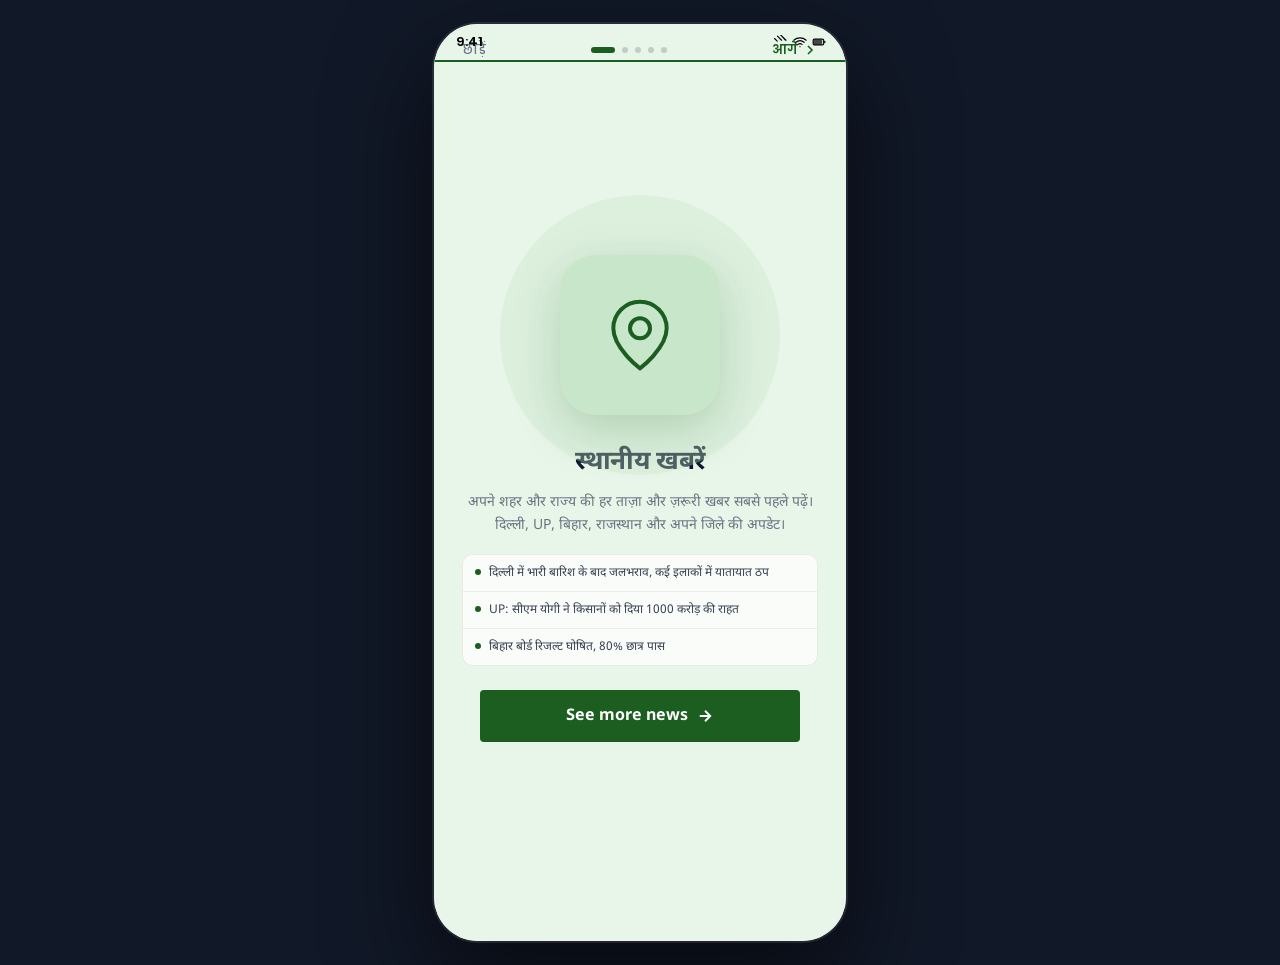
==== commit 91132675: "feat: add news list per slide, update CTA to See more news, remove feature labels, move pagination t" ====
--- a/lh-feature-showcase.html
+++ b/lh-feature-showcase.html
@@ -135,7 +135,7 @@
       flex-direction: column;
       align-items: center;
       justify-content: center;
-      padding: 24px 28px 8px;
+      padding: 8px 28px 24px;
       gap: 0;
       min-height: 0;
     }
@@ -314,11 +314,12 @@
 
     /* ─── Pagination ──────────────────────────────────── */
     .pagination {
-      padding: 0 24px 24px;
+      padding: 10px 24px 6px;
       display: flex;
       align-items: center;
       justify-content: space-between;
       flex-shrink: 0;
+      order: -1; /* visually moves pagination above slide-body */
     }
     .dots {
       display: flex;
@@ -387,6 +388,42 @@
     .slide-2-prog { background: var(--s2-acc); }
     .slide-3-prog { background: var(--s3-acc); }
     .slide-4-prog { background: var(--s4-acc); }
+
+    /* ─── News list ─────────────────────────────────────── */
+    .news-list {
+      margin-top: 16px;
+      width: 100%;
+      border-radius: 10px;
+      overflow: hidden;
+      background: rgba(255,255,255,0.72);
+      border: 1px solid rgba(0,0,0,0.07);
+      text-align: left;
+    }
+    .news-item {
+      padding: 9px 12px;
+      display: flex;
+      align-items: flex-start;
+      gap: 8px;
+      border-bottom: 1px solid rgba(0,0,0,0.06);
+    }
+    .news-item:last-child { border-bottom: none; }
+    .news-bullet {
+      width: 6px; height: 6px;
+      border-radius: 50%;
+      flex-shrink: 0;
+      margin-top: 5px;
+    }
+    .slide-0 .news-bullet { background: var(--s0-acc); }
+    .slide-1 .news-bullet { background: var(--s1-acc); }
+    .slide-2 .news-bullet { background: var(--s2-acc); }
+    .slide-3 .news-bullet { background: var(--s3-acc); }
+    .slide-4 .news-bullet { background: var(--s4-acc); }
+    .news-headline {
+      font-family: var(--font-deva);
+      font-size: 12px;
+      line-height: 1.5;
+      color: var(--ink-700);
+    }
 
     /* ─── Reduced motion ──────────────────────────────── */
     @media (prefers-reduced-motion: reduce) {
@@ -435,17 +472,18 @@
         </div>
 
         <div class="slide-content">
-          <div class="slide-eyebrow">
-            <span class="eyebrow-dot"></span>
-            Feature 01
-          </div>
           <h2 class="slide-title">स्थानीय खबरें</h2>
           <p class="slide-desc">अपने शहर और राज्य की हर ताज़ा और ज़रूरी खबर सबसे पहले पढ़ें। दिल्ली, UP, बिहार, राजस्थान और अपने जिले की अपडेट।</p>
+          <div class="news-list">
+            <div class="news-item"><span class="news-bullet"></span><span class="news-headline">दिल्ली में भारी बारिश के बाद जलभराव, कई इलाकों में यातायात ठप</span></div>
+            <div class="news-item"><span class="news-bullet"></span><span class="news-headline">UP: सीएम योगी ने किसानों को दिया 1000 करोड़ की राहत</span></div>
+            <div class="news-item"><span class="news-bullet"></span><span class="news-headline">बिहार बोर्ड रिजल्ट घोषित, 80% छात्र पास</span></div>
+          </div>
         </div>
 
         <div class="slide-cta-wrap">
           <button class="slide-cta" onclick="goToSlide(1)">
-            अगली विशेषता देखें
+            See more news
             <svg viewBox="0 0 24 24"><path d="M5 12h14M12 5l7 7-7 7"/></svg>
           </button>
         </div>
@@ -483,17 +521,18 @@
         </div>
 
         <div class="slide-content">
-          <div class="slide-eyebrow">
-            <span class="eyebrow-dot"></span>
-            Feature 02
-          </div>
           <h2 class="slide-title">काम की खबर</h2>
           <p class="slide-desc">रोज़मर्रा की ज़िंदगी से जुड़ी ज़रूरी जानकारी — सरकारी योजनाएँ, स्वास्थ्य सुझाव, मौसम और बाज़ार भाव एक जगह।</p>
+          <div class="news-list">
+            <div class="news-item"><span class="news-bullet"></span><span class="news-headline">PM किसान 16वीं किस्त आज आई, ऐसे चेक करें स्टेटस</span></div>
+            <div class="news-item"><span class="news-bullet"></span><span class="news-headline">पेट्रोल-डीजल नए रेट जारी, जानें आपके शहर में दाम</span></div>
+            <div class="news-item"><span class="news-bullet"></span><span class="news-headline">मानसून: अगले 48 घंटे में इन राज्यों में भारी बारिश</span></div>
+          </div>
         </div>
 
         <div class="slide-cta-wrap">
           <button class="slide-cta" onclick="goToSlide(2)">
-            अगली विशेषता देखें
+            See more news
             <svg viewBox="0 0 24 24"><path d="M5 12h14M12 5l7 7-7 7"/></svg>
           </button>
         </div>
@@ -532,17 +571,18 @@
         </div>
 
         <div class="slide-content">
-          <div class="slide-eyebrow">
-            <span class="eyebrow-dot"></span>
-            Feature 03
-          </div>
           <h2 class="slide-title">सरकारी नौकरी</h2>
           <p class="slide-desc">UPSC, SSC, Railway, Bank और राज्य सरकार की हज़ारों Vacancy। Admit Card, Result और परीक्षा तारीखें तुरंत जानें।</p>
+          <div class="news-list">
+            <div class="news-item"><span class="news-bullet"></span><span class="news-headline">UPSC 2025: 1105 पदों पर भर्ती, आवेदन शुरू</span></div>
+            <div class="news-item"><span class="news-bullet"></span><span class="news-headline">Railway में 35,281 रिक्तियाँ — अंतिम तारीख 15 जुलाई</span></div>
+            <div class="news-item"><span class="news-bullet"></span><span class="news-headline">SSC CGL 2025 Notification जारी, 17,727 पद</span></div>
+          </div>
         </div>
 
         <div class="slide-cta-wrap">
           <button class="slide-cta" onclick="goToSlide(3)">
-            अगली विशेषता देखें
+            See more news
             <svg viewBox="0 0 24 24"><path d="M5 12h14M12 5l7 7-7 7"/></svg>
           </button>
         </div>
@@ -582,17 +622,18 @@
         </div>
 
         <div class="slide-content">
-          <div class="slide-eyebrow">
-            <span class="eyebrow-dot"></span>
-            Feature 04
-          </div>
           <h2 class="slide-title">राशिफल</h2>
           <p class="slide-desc">सभी 12 राशियों का आज का विस्तृत राशिफल, पंचांग, शुभ मुहूर्त, व्रत-त्योहार और ज्योतिष परामर्श हिंदी में।</p>
+          <div class="news-list">
+            <div class="news-item"><span class="news-bullet"></span><span class="news-headline">मेष राशि: आज धन लाभ के प्रबल योग, सतर्क रहें</span></div>
+            <div class="news-item"><span class="news-bullet"></span><span class="news-headline">वृषभ राशि: स्वास्थ्य पर ध्यान दें, नया काम शुभ</span></div>
+            <div class="news-item"><span class="news-bullet"></span><span class="news-headline">मिथुन राशि: परिवार में खुशी, प्रेम जीवन में मिठास</span></div>
+          </div>
         </div>
 
         <div class="slide-cta-wrap">
           <button class="slide-cta" onclick="goToSlide(4)">
-            अगली विशेषता देखें
+            See more news
             <svg viewBox="0 0 24 24"><path d="M5 12h14M12 5l7 7-7 7"/></svg>
           </button>
         </div>
@@ -632,12 +673,13 @@
         </div>
 
         <div class="slide-content">
-          <div class="slide-eyebrow">
-            <span class="eyebrow-dot"></span>
-            Feature 05
-          </div>
           <h2 class="slide-title">खेल</h2>
           <p class="slide-desc">क्रिकेट का LIVE स्कोर, IPL अपडेट, World Cup कवरेज, फुटबॉल, बैडमिंटन और हर खेल की ताज़ा खबरें।</p>
+          <div class="news-list">
+            <div class="news-item"><span class="news-bullet"></span><span class="news-headline">IND vs ENG: रोहित शर्मा का शतक, भारत मज़बूत स्थिति में</span></div>
+            <div class="news-item"><span class="news-bullet"></span><span class="news-headline">IPL 2025: मुंबई इंडियंस ने चेन्नई को 6 विकेट से हराया</span></div>
+            <div class="news-item"><span class="news-bullet"></span><span class="news-headline">PV Sindhu ने जीता Indonesia Open का खिताब</span></div>
+          </div>
         </div>
 
         <div class="slide-cta-wrap">
